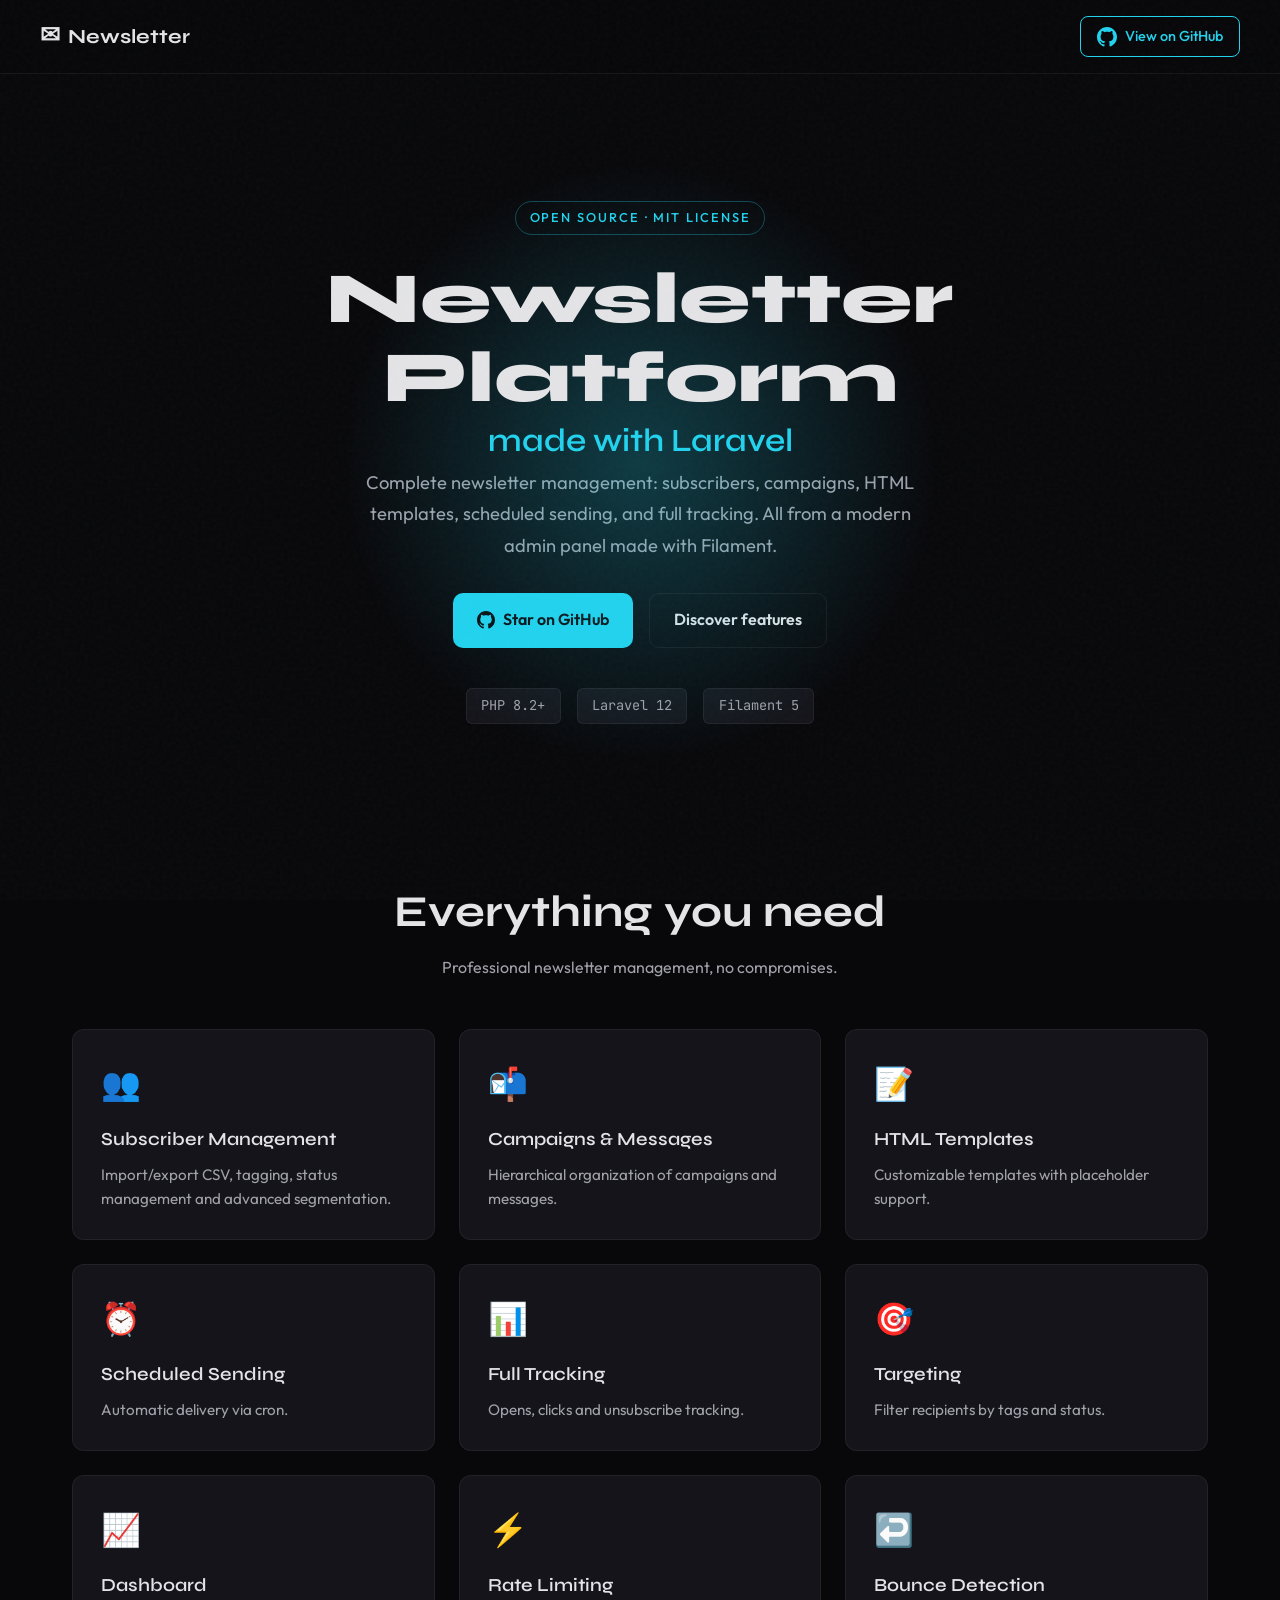
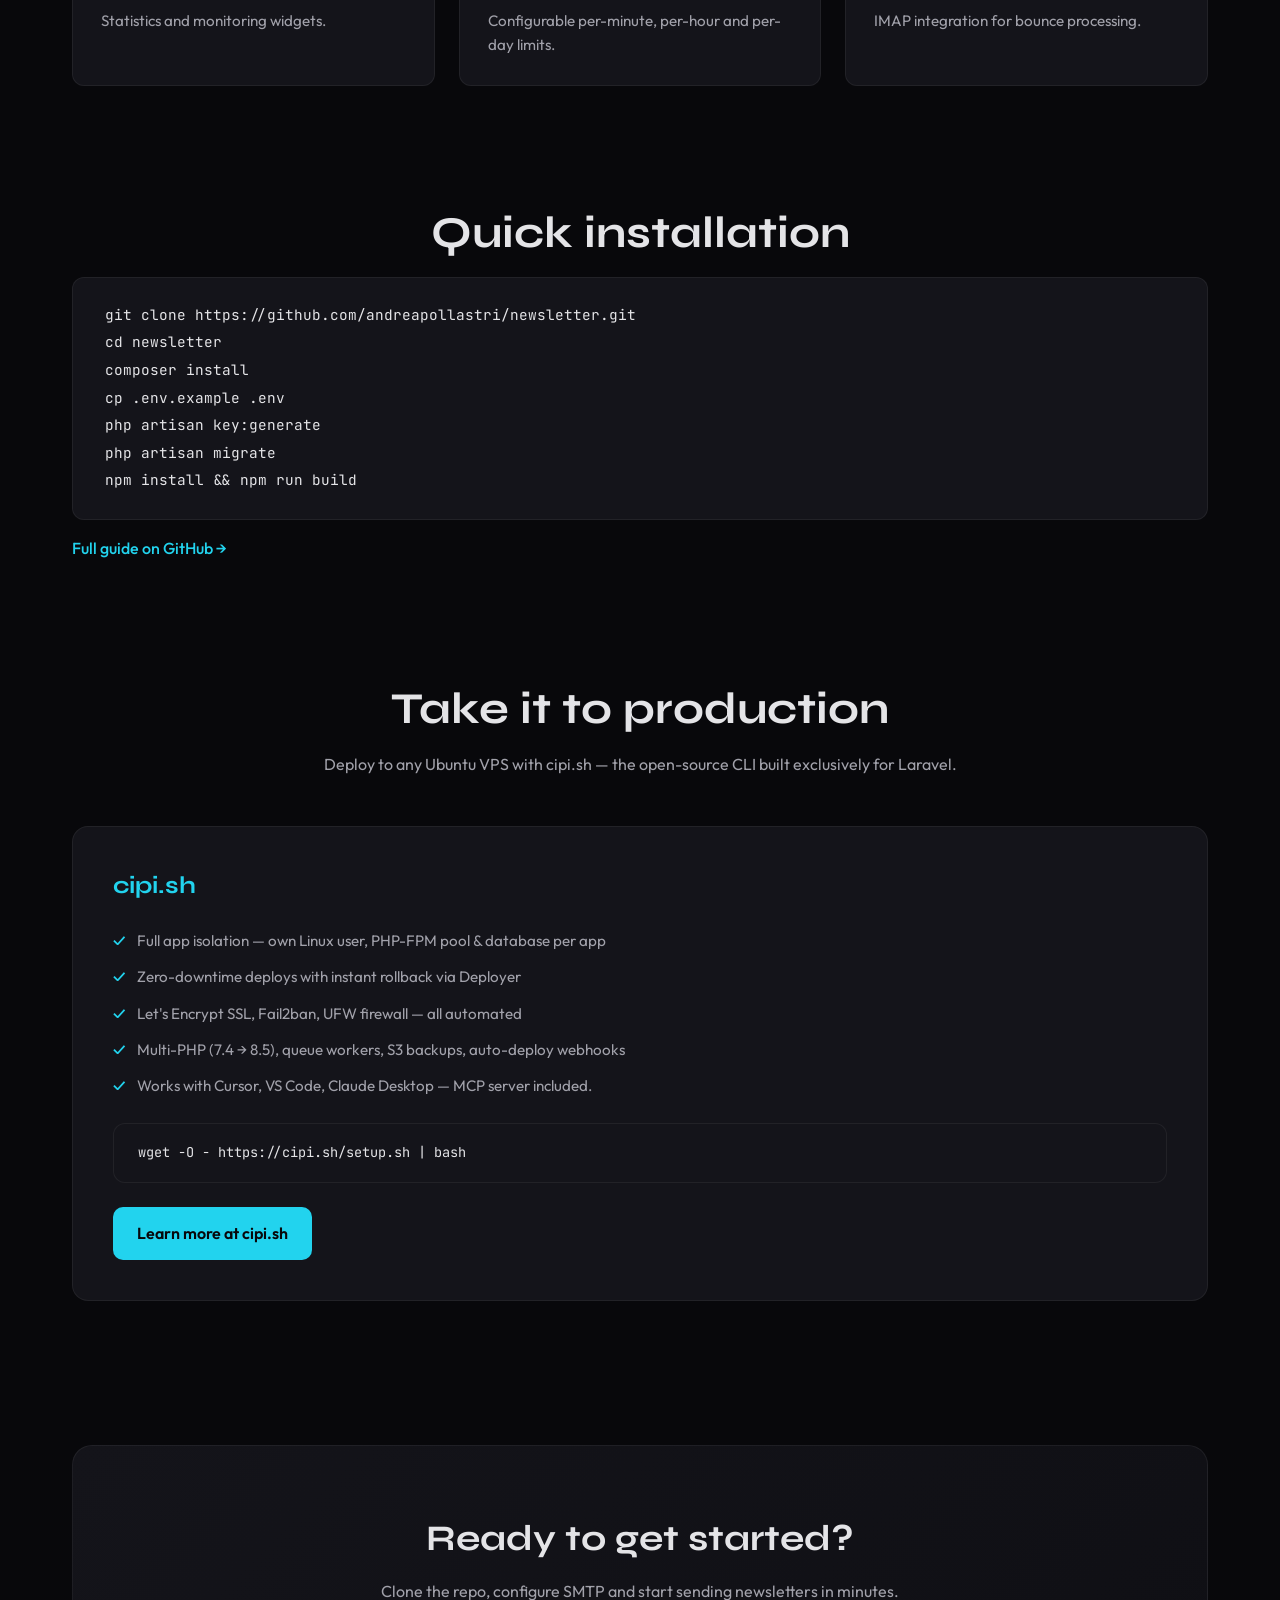
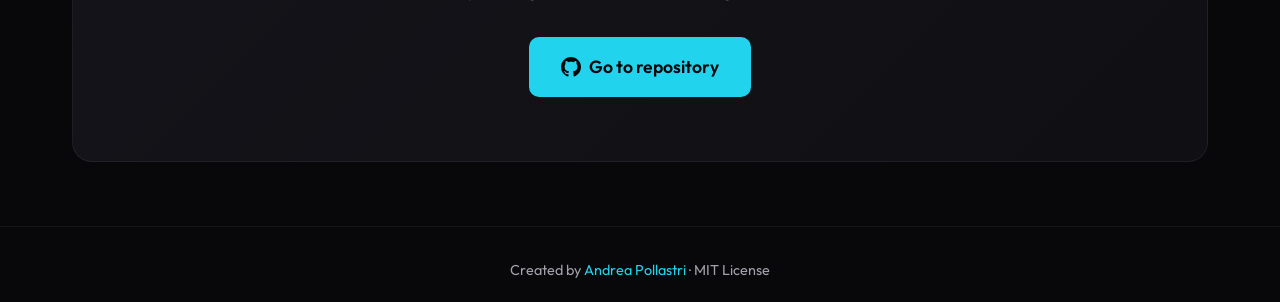
==== index.html @ 233aa27b "Online" ====
<!DOCTYPE html>
<html lang="en">

<head>
  <meta charset="UTF-8">
  <meta name="viewport" content="width=device-width, initial-scale=1.0">
  <meta name="description"
    content="Newsletter Platform - Complete newsletter management for Laravel. Subscribers, campaigns, HTML templates, scheduled sending, and full tracking.">
  <title>Newsletter Platform · Open Source made with Laravel</title>
  <link rel="preconnect" href="https://fonts.googleapis.com">
  <link rel="preconnect" href="https://fonts.gstatic.com" crossorigin>
  <link
    href="https://fonts.googleapis.com/css2?family=Syne:wght@400;500;600;700;800&family=JetBrains+Mono:wght@400;500&family=Outfit:wght@300;400;500;600&display=swap"
    rel="stylesheet">
  <link rel="stylesheet" href="styles.css">
</head>

<body>
  <div class="noise"></div>

  <header class="header">
    <nav class="nav">
      <a href="/" class="logo">
        <span class="logo-icon">✉</span>
        <span>Newsletter</span>
      </a>
      <a href="https://github.com/andreapollastri/newsletter" target="_blank" rel="noopener" class="nav-cta">
        <svg width="20" height="20" viewBox="0 0 24 24" fill="currentColor" aria-hidden="true">
          <path
            d="M12 0c-6.626 0-12 5.373-12 12 0 5.302 3.438 9.8 8.207 11.387.599.111.793-.261.793-.577v-2.234c-3.338.726-4.033-1.416-4.033-1.416-.546-1.387-1.333-1.756-1.333-1.756-1.089-.745.083-.729.083-.729 1.205.084 1.839 1.237 1.839 1.237 1.07 1.834 2.807 1.304 3.492.997.107-.775.418-1.305.762-1.604-2.665-.305-5.467-1.334-5.467-5.931 0-1.311.469-2.381 1.236-3.221-.124-.303-.535-1.524.117-3.176 0 0 1.008-.322 3.301 1.23.957-.266 1.983-.399 3.003-.404 1.02.005 2.047.138 3.006.404 2.291-1.552 3.297-1.23 3.297-1.23.653 1.653.242 2.874.118 3.176.77.84 1.235 1.911 1.235 3.221 0 4.609-2.807 5.624-5.479 5.921.43.372.823 1.102.823 2.222v3.293c0 .319.192.694.801.576 4.765-1.589 8.199-6.086 8.199-11.386 0-6.627-5.373-12-12-12z" />
        </svg>
        <span class="nav-cta-text">View on GitHub</span>
      </a>
    </nav>
  </header>

  <main>
    <section class="hero">
      <div class="hero-badge">Open Source · MIT License</div>
      <h1 class="hero-title">
        Newsletter Platform
        <span class="hero-subtitle">made with Laravel</span>
      </h1>
      <p class="hero-desc">
        Complete newsletter management: subscribers, campaigns, HTML templates,
        scheduled sending, and full tracking. All from a modern admin panel made with Filament.
      </p>
      <div class="hero-ctas">
        <a href="https://github.com/andreapollastri/newsletter" target="_blank" rel="noopener" class="btn btn-primary">
          <svg width="18" height="18" viewBox="0 0 24 24" fill="currentColor">
            <path
              d="M12 0c-6.626 0-12 5.373-12 12 0 5.302 3.438 9.8 8.207 11.387.599.111.793-.261.793-.577v-2.234c-3.338.726-4.033-1.416-4.033-1.416-.546-1.387-1.333-1.756-1.333-1.756-1.089-.745.083-.729.083-.729 1.205.084 1.839 1.237 1.839 1.237 1.07 1.834 2.807 1.304 3.492.997.107-.775.418-1.305.762-1.604-2.665-.305-5.467-1.334-5.467-5.931 0-1.311.469-2.381 1.236-3.221-.124-.303-.535-1.524.117-3.176 0 0 1.008-.322 3.301 1.23.957-.266 1.983-.399 3.003-.404 1.02.005 2.047.138 3.006.404 2.291-1.552 3.297-1.23 3.297-1.23.653 1.653.242 2.874.118 3.176.77.84 1.235 1.911 1.235 3.221 0 4.609-2.807 5.624-5.479 5.921.43.372.823 1.102.823 2.222v3.293c0 .319.192.694.801.576 4.765-1.589 8.199-6.086 8.199-11.386 0-6.627-5.373-12-12-12z" />
          </svg>
          Star on GitHub
        </a>
        <a href="#features" class="btn btn-secondary">Discover features</a>
      </div>
      <div class="hero-stack">
        <span class="stack-item">PHP 8.2+</span>
        <span class="stack-item">Laravel 12</span>
        <span class="stack-item">Filament 5</span>
      </div>
    </section>

    <section id="features" class="features">
      <h2 class="section-title">Everything you need</h2>
      <p class="section-desc">Professional newsletter management, no compromises.</p>
      <div class="features-grid">
        <article class="feature-card">
          <span class="feature-icon">👥</span>
          <h3>Subscriber Management</h3>
          <p>Import/export CSV, tagging, status management and advanced segmentation.</p>
        </article>
        <article class="feature-card">
          <span class="feature-icon">📬</span>
          <h3>Campaigns & Messages</h3>
          <p>Hierarchical organization of campaigns and messages.</p>
        </article>
        <article class="feature-card">
          <span class="feature-icon">📝</span>
          <h3>HTML Templates</h3>
          <p>Customizable templates with placeholder support.</p>
        </article>
        <article class="feature-card">
          <span class="feature-icon">⏰</span>
          <h3>Scheduled Sending</h3>
          <p>Automatic delivery via cron.</p>
        </article>
        <article class="feature-card">
          <span class="feature-icon">📊</span>
          <h3>Full Tracking</h3>
          <p>Opens, clicks and unsubscribe tracking.</p>
        </article>
        <article class="feature-card">
          <span class="feature-icon">🎯</span>
          <h3>Targeting</h3>
          <p>Filter recipients by tags and status.</p>
        </article>
        <article class="feature-card">
          <span class="feature-icon">📈</span>
          <h3>Dashboard</h3>
          <p>Statistics and monitoring widgets.</p>
        </article>
        <article class="feature-card">
          <span class="feature-icon">⚡</span>
          <h3>Rate Limiting</h3>
          <p>Configurable per-minute, per-hour and per-day limits.</p>
        </article>
        <article class="feature-card">
          <span class="feature-icon">↩️</span>
          <h3>Bounce Detection</h3>
          <p>IMAP integration for bounce processing.</p>
        </article>
      </div>
    </section>

    <section class="install">
      <h2 class="section-title">Quick installation</h2>
      <div class="code-block">
        <pre><code>git clone https://github.com/andreapollastri/newsletter.git
cd newsletter
composer install
cp .env.example .env
php artisan key:generate
php artisan migrate
npm install && npm run build</code></pre>
      </div>
      <a href="https://github.com/andreapollastri/newsletter#installation" target="_blank" rel="noopener"
        class="link-more">Full guide on GitHub →</a>
    </section>

    <section id="production" class="production">
      <h2 class="section-title">Take it to production</h2>
      <p class="section-desc">Deploy to any Ubuntu VPS with cipi.sh — the open-source CLI built exclusively for Laravel.
      </p>
      <div class="production-card">
        <div class="production-content">
          <h3><a href="https://cipi.sh" target="_blank" rel="noopener">cipi.sh</a></h3>
          <ul class="production-features">
            <li>Full app isolation — own Linux user, PHP-FPM pool & database per app</li>
            <li>Zero-downtime deploys with instant rollback via Deployer</li>
            <li>Let's Encrypt SSL, Fail2ban, UFW firewall — all automated</li>
            <li>Multi-PHP (7.4 → 8.5), queue workers, S3 backups, auto-deploy webhooks</li>
            <li>Works with Cursor, VS Code, Claude Desktop — MCP server included.</li>
          </ul>
          <div class="code-block code-block-inline">
            <pre><code>wget -O - https://cipi.sh/setup.sh | bash</code></pre>
          </div>
          <a href="https://cipi.sh" target="_blank" rel="noopener" class="btn btn-primary">Learn more at cipi.sh</a>
        </div>
      </div>
    </section>

    <section class="cta">
      <div class="cta-content">
        <h2>Ready to get started?</h2>
        <p>Clone the repo, configure SMTP and start sending newsletters in minutes.</p>
        <a href="https://github.com/andreapollastri/newsletter" target="_blank" rel="noopener"
          class="btn btn-primary btn-large">
          <svg width="20" height="20" viewBox="0 0 24 24" fill="currentColor">
            <path
              d="M12 0c-6.626 0-12 5.373-12 12 0 5.302 3.438 9.8 8.207 11.387.599.111.793-.261.793-.577v-2.234c-3.338.726-4.033-1.416-4.033-1.416-.546-1.387-1.333-1.756-1.333-1.756-1.089-.745.083-.729.083-.729 1.205.084 1.839 1.237 1.839 1.237 1.07 1.834 2.807 1.304 3.492.997.107-.775.418-1.305.762-1.604-2.665-.305-5.467-1.334-5.467-5.931 0-1.311.469-2.381 1.236-3.221-.124-.303-.535-1.524.117-3.176 0 0 1.008-.322 3.301 1.23.957-.266 1.983-.399 3.003-.404 1.02.005 2.047.138 3.006.404 2.291-1.552 3.297-1.23 3.297-1.23.653 1.653.242 2.874.118 3.176.77.84 1.235 1.911 1.235 3.221 0 4.609-2.807 5.624-5.479 5.921.43.372.823 1.102.823 2.222v3.293c0 .319.192.694.801.576 4.765-1.589 8.199-6.086 8.199-11.386 0-6.627-5.373-12-12-12z" />
          </svg>
          Go to repository
        </a>
      </div>
    </section>
  </main>

  <footer class="footer">
    <p>Created by <a href="https://web.ap.it" target="_blank" rel="noopener">Andrea Pollastri</a> · MIT License</p>
  </footer>

  <script src="script.js"></script>
</body>

</html>
---- styles.css ----
/* Newsletter System Landing - Distinctive Dark Theme */

:root {
  --bg: #08080b;
  --bg-elevated: #0f0f14;
  --bg-card: #14141a;
  --text: #e4e4e7;
  --text-muted: #a1a1aa;
  --accent: #22d3ee;
  --accent-dim: #0891b2;
  --accent-glow: rgba(34, 211, 238, 0.25);
  --border: rgba(255, 255, 255, 0.06);
  --success: #34d399;
  --font-heading: 'Syne', sans-serif;
  --font-body: 'Outfit', sans-serif;
  --font-mono: 'JetBrains Mono', monospace;
}

*,
*::before,
*::after {
  box-sizing: border-box;
  margin: 0;
  padding: 0;
}

html {
  scroll-behavior: smooth;
}

body {
  font-family: var(--font-body);
  font-size: 1rem;
  line-height: 1.6;
  color: var(--text);
  background: var(--bg);
  min-height: 100vh;
  overflow-x: hidden;
}

.noise {
  position: fixed;
  inset: 0;
  pointer-events: none;
  z-index: 9999;
  opacity: 0.03;
  background-image: url("data:image/svg+xml,%3Csvg viewBox='0 0 256 256' xmlns='http://www.w3.org/2000/svg'%3E%3Cfilter id='noise'%3E%3CfeTurbulence type='fractalNoise' baseFrequency='0.9' numOctaves='4' stitchTiles='stitch'/%3E%3C/filter%3E%3Crect width='100%25' height='100%25' filter='url(%23noise)'/%3E%3C/svg%3E");
}

/* Header */
.header {
  position: fixed;
  top: 0;
  left: 0;
  right: 0;
  z-index: 100;
  padding: 1rem 2rem;
  background: rgba(8, 8, 11, 0.8);
  backdrop-filter: blur(12px);
  border-bottom: 1px solid var(--border);
}

.nav {
  max-width: 1200px;
  margin: 0 auto;
  display: flex;
  align-items: center;
  justify-content: space-between;
}

.logo {
  display: flex;
  align-items: center;
  gap: 0.5rem;
  font-family: var(--font-heading);
  font-weight: 700;
  font-size: 1.25rem;
  color: var(--text);
  text-decoration: none;
  transition: color 0.2s;
}

.logo:hover {
  color: var(--accent);
}

.logo-icon {
  font-size: 1.5rem;
}

.nav-cta {
  display: flex;
  align-items: center;
  gap: 0.5rem;
  padding: 0.5rem 1rem;
  font-size: 0.9rem;
  font-weight: 500;
  color: var(--accent);
  text-decoration: none;
  border: 1px solid var(--accent);
  border-radius: 8px;
  transition: all 0.2s;
}

.nav-cta:hover {
  background: var(--accent);
  color: var(--bg);
}

/* Main */
main {
  padding-top: 5rem;
}

/* Hero */
.hero {
  min-height: 85vh;
  display: flex;
  flex-direction: column;
  align-items: center;
  justify-content: center;
  text-align: center;
  padding: 4rem 2rem;
  position: relative;
}

.hero::before {
  content: '';
  position: absolute;
  top: 50%;
  left: 50%;
  transform: translate(-50%, -50%);
  width: 600px;
  height: 600px;
  background: radial-gradient(circle, var(--accent-glow) 0%, transparent 70%);
  pointer-events: none;
}

.hero-badge {
  font-size: 0.8rem;
  font-weight: 500;
  color: var(--accent);
  text-transform: uppercase;
  letter-spacing: 0.15em;
  margin-bottom: 1.5rem;
  padding: 0.35rem 0.85rem;
  border: 1px solid rgba(34, 211, 238, 0.3);
  border-radius: 100px;
}

.hero-title {
  font-family: var(--font-heading);
  font-size: clamp(2.5rem, 8vw, 4.5rem);
  font-weight: 800;
  line-height: 1.1;
  margin-bottom: 0.5rem;
  position: relative;
}

.hero-subtitle {
  display: block;
  font-size: 0.45em;
  font-weight: 600;
  color: var(--accent);
  margin-top: 0.2em;
}

.hero-desc {
  max-width: 560px;
  font-size: 1.15rem;
  color: var(--text-muted);
  margin-bottom: 2rem;
  line-height: 1.7;
}

.hero-ctas {
  display: flex;
  flex-wrap: wrap;
  gap: 1rem;
  justify-content: center;
  margin-bottom: 2.5rem;
}

.btn {
  display: inline-flex;
  align-items: center;
  gap: 0.5rem;
  padding: 0.85rem 1.5rem;
  font-family: var(--font-body);
  font-size: 1rem;
  font-weight: 600;
  text-decoration: none;
  border-radius: 10px;
  transition: all 0.2s;
  cursor: pointer;
}

.btn-primary {
  background: var(--accent);
  color: var(--bg);
  border: none;
}

.btn-primary:hover {
  background: #06b6d4;
  transform: translateY(-2px);
  box-shadow: 0 8px 25px var(--accent-glow);
}

.btn-secondary {
  background: transparent;
  color: var(--text);
  border: 1px solid var(--border);
}

.btn-secondary:hover {
  border-color: var(--accent);
  color: var(--accent);
}

.btn-large {
  padding: 1rem 2rem;
  font-size: 1.1rem;
}

.hero-stack {
  display: flex;
  gap: 1rem;
  flex-wrap: wrap;
  justify-content: center;
}

.stack-item {
  font-family: var(--font-mono);
  font-size: 0.85rem;
  padding: 0.4rem 0.9rem;
  background: var(--bg-card);
  border: 1px solid var(--border);
  border-radius: 6px;
  color: var(--text-muted);
}

/* Sections */
section {
  max-width: 1200px;
  margin: 0 auto;
  padding: 5rem 2rem;
}

.section-title {
  font-family: var(--font-heading);
  font-size: clamp(2rem, 4vw, 2.75rem);
  font-weight: 700;
  text-align: center;
  margin-bottom: 0.5rem;
}

.section-desc {
  text-align: center;
  color: var(--text-muted);
  margin-bottom: 3rem;
}

/* Features */
.features {
  padding-top: 2rem;
}

.features-grid {
  display: grid;
  grid-template-columns: repeat(auto-fill, minmax(300px, 1fr));
  gap: 1.5rem;
}

.feature-card {
  background: var(--bg-card);
  border: 1px solid var(--border);
  border-radius: 12px;
  padding: 1.75rem;
  transition: all 0.25s;
}

.feature-card:hover {
  border-color: rgba(34, 211, 238, 0.3);
  transform: translateY(-4px);
  box-shadow: 0 12px 40px rgba(0, 0, 0, 0.3);
}

.feature-icon {
  font-size: 2rem;
  display: block;
  margin-bottom: 1rem;
}

.feature-card h3 {
  font-family: var(--font-heading);
  font-size: 1.15rem;
  font-weight: 600;
  margin-bottom: 0.5rem;
}

.feature-card p {
  font-size: 0.95rem;
  color: var(--text-muted);
  line-height: 1.6;
}

/* Install */
.install {
  padding-top: 2rem;
}

.code-block {
  background: var(--bg-card);
  border: 1px solid var(--border);
  border-radius: 12px;
  overflow: hidden;
  margin-bottom: 1rem;
}

.code-block pre {
  padding: 1.5rem 2rem;
  overflow-x: auto;
}

.code-block code {
  font-family: var(--font-mono);
  font-size: 0.9rem;
  color: var(--text);
  line-height: 1.8;
}

.link-more {
  color: var(--accent);
  text-decoration: none;
  font-weight: 500;
  transition: color 0.2s;
}

.link-more:hover {
  color: #06b6d4;
}

/* CTA */
.cta {
  padding: 4rem 2rem;
}

.cta-content {
  text-align: center;
  padding: 4rem;
  background: linear-gradient(135deg, var(--bg-card) 0%, var(--bg-elevated) 100%);
  border: 1px solid var(--border);
  border-radius: 20px;
}

.cta-content h2 {
  font-family: var(--font-heading);
  font-size: clamp(1.75rem, 3vw, 2.25rem);
  font-weight: 700;
  margin-bottom: 0.75rem;
}

.cta-content p {
  color: var(--text-muted);
  margin-bottom: 2rem;
}

/* Production / Cipi */
.production {
  padding-top: 2rem;
}

.production-card {
  background: var(--bg-card);
  border: 1px solid var(--border);
  border-radius: 16px;
  overflow: hidden;
}

.production-content {
  padding: 2.5rem;
}

.production-content h3 {
  font-family: var(--font-heading);
  font-size: 1.5rem;
  font-weight: 700;
  margin-bottom: 1.5rem;
}

.production-content h3 a {
  color: var(--accent);
  text-decoration: none;
}

.production-content h3 a:hover {
  text-decoration: underline;
}

.production-features {
  list-style: none;
  margin-bottom: 1.5rem;
}

.production-features li {
  position: relative;
  padding-left: 1.5rem;
  margin-bottom: 0.75rem;
  color: var(--text-muted);
  font-size: 0.95rem;
}

.production-features li::before {
  content: '✓';
  position: absolute;
  left: 0;
  color: var(--accent);
  font-weight: 600;
}

.code-block-inline {
  margin-bottom: 1.5rem;
}

.code-block-inline pre {
  padding: 1rem 1.5rem;
}

.code-block-inline code {
  font-size: 0.85rem;
}

/* 404 Error Page */
.error-main {
  min-height: calc(100vh - 140px);
  display: flex;
  align-items: center;
  justify-content: center;
  padding: 2rem;
}

.error-section {
  text-align: center;
  max-width: 480px;
}

.error-code {
  display: block;
  font-family: var(--font-mono);
  font-size: clamp(4rem, 15vw, 8rem);
  font-weight: 500;
  color: var(--accent);
  line-height: 1;
  margin-bottom: 0.5rem;
  opacity: 0.9;
}

.error-title {
  font-family: var(--font-heading);
  font-size: clamp(1.5rem, 4vw, 2rem);
  font-weight: 700;
  margin-bottom: 0.75rem;
}

.error-desc {
  color: var(--text-muted);
  margin-bottom: 2rem;
  line-height: 1.6;
}

.error-ctas {
  display: flex;
  flex-wrap: wrap;
  gap: 1rem;
  justify-content: center;
}

/* Footer */
.footer {
  padding: 2rem;
  text-align: center;
  border-top: 1px solid var(--border);
}

.footer p {
  font-size: 0.9rem;
  color: var(--text-muted);
}

.footer a {
  color: var(--accent);
  text-decoration: none;
}

.footer a:hover {
  text-decoration: underline;
}

/* Responsive */
@media (max-width: 768px) {
  .header {
    padding: 1rem;
  }

  .nav-cta-text {
    display: none;
  }

  .hero {
    padding: 3rem 1.5rem;
  }

  .hero-ctas {
    flex-direction: column;
  }

  .btn {
    width: 100%;
    justify-content: center;
  }

  section {
    padding: 3rem 1.5rem;
  }

  .features-grid {
    grid-template-columns: 1fr;
  }

  .cta-content {
    padding: 2rem 1.5rem;
  }
}
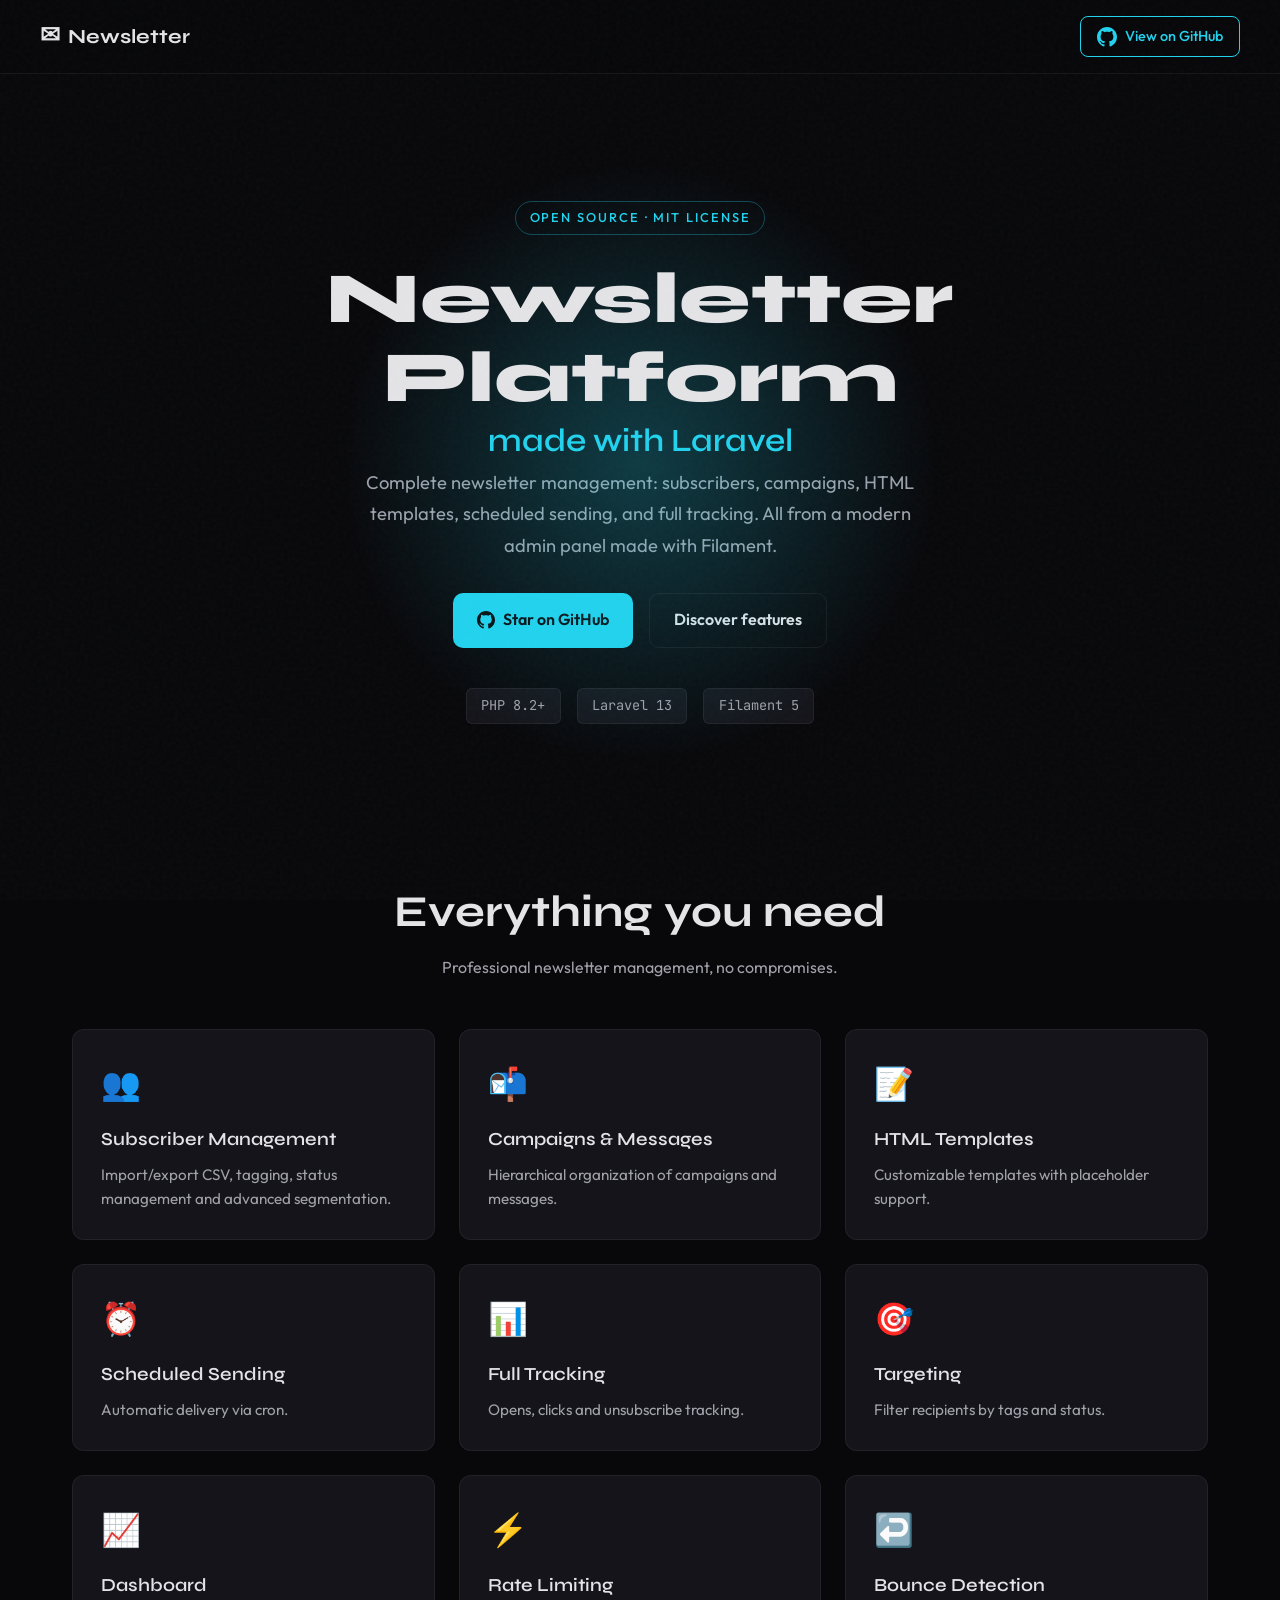
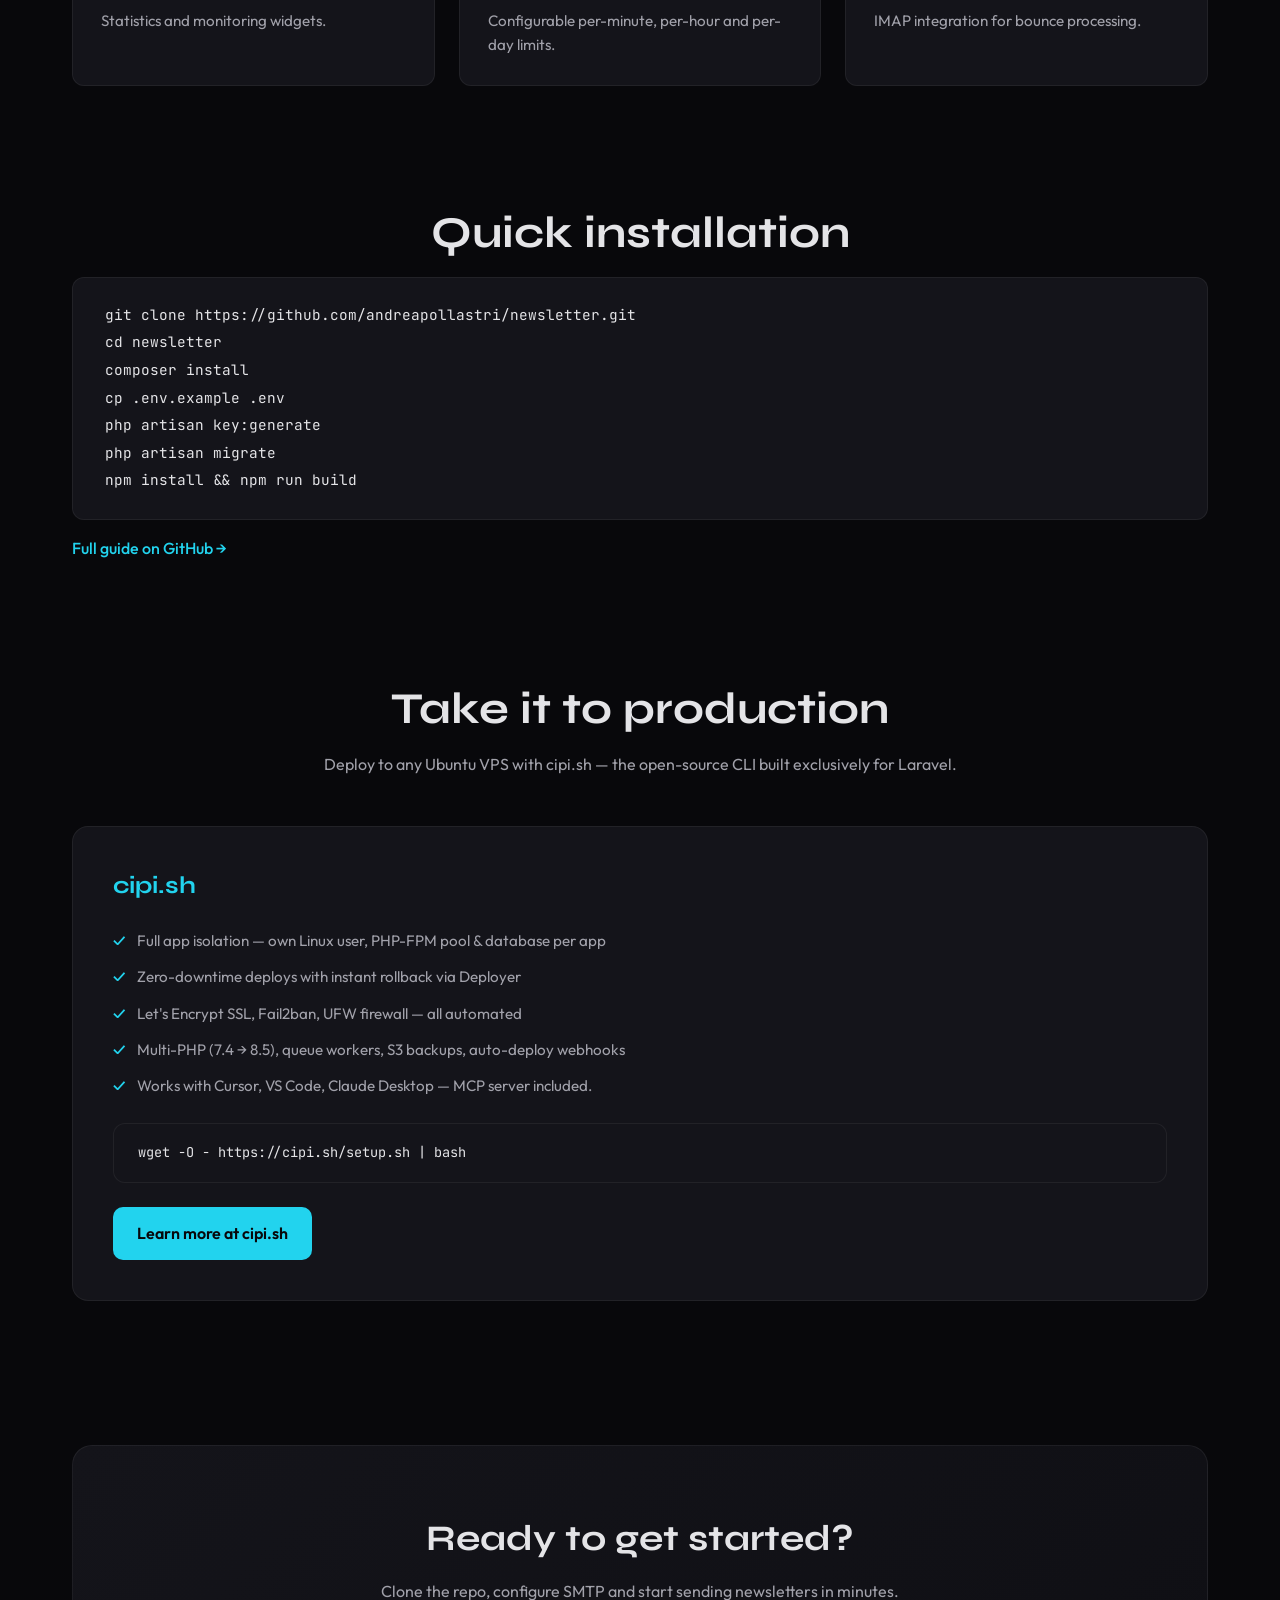
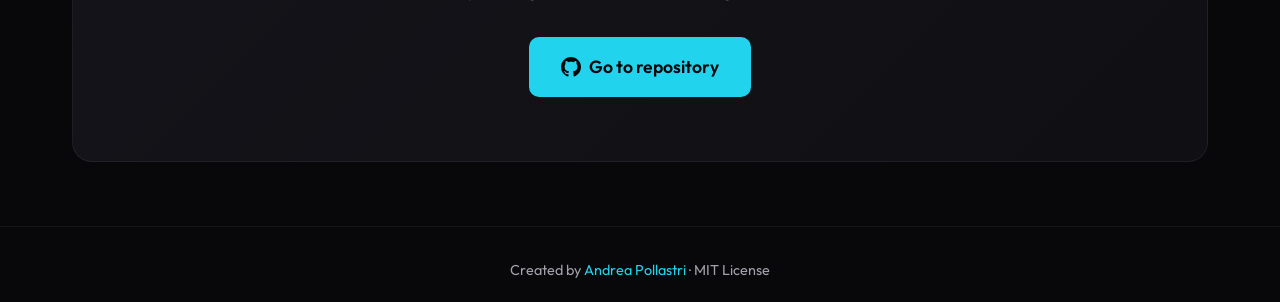
==== commit 49ff1271: "Laravel 13" ====
--- a/index.html
+++ b/index.html
@@ -57,7 +57,7 @@
       </div>
       <div class="hero-stack">
         <span class="stack-item">PHP 8.2+</span>
-        <span class="stack-item">Laravel 12</span>
+        <span class="stack-item">Laravel 13</span>
         <span class="stack-item">Filament 5</span>
       </div>
     </section>
@@ -172,6 +172,9 @@
   </footer>
 
   <script src="script.js"></script>
+  <script async src="https://stats.web.ap.it/i/fd96bd67-38b9-4bac-a25a-99eda590d971.js"></script>
+  <noscript><img src="https://stats.web.ap.it/collect/pixel.gif?k=fd96bd67-38b9-4bac-a25a-99eda590d971&p=/" width="1"
+      height="1" /></noscript>
 </body>
 
 </html>
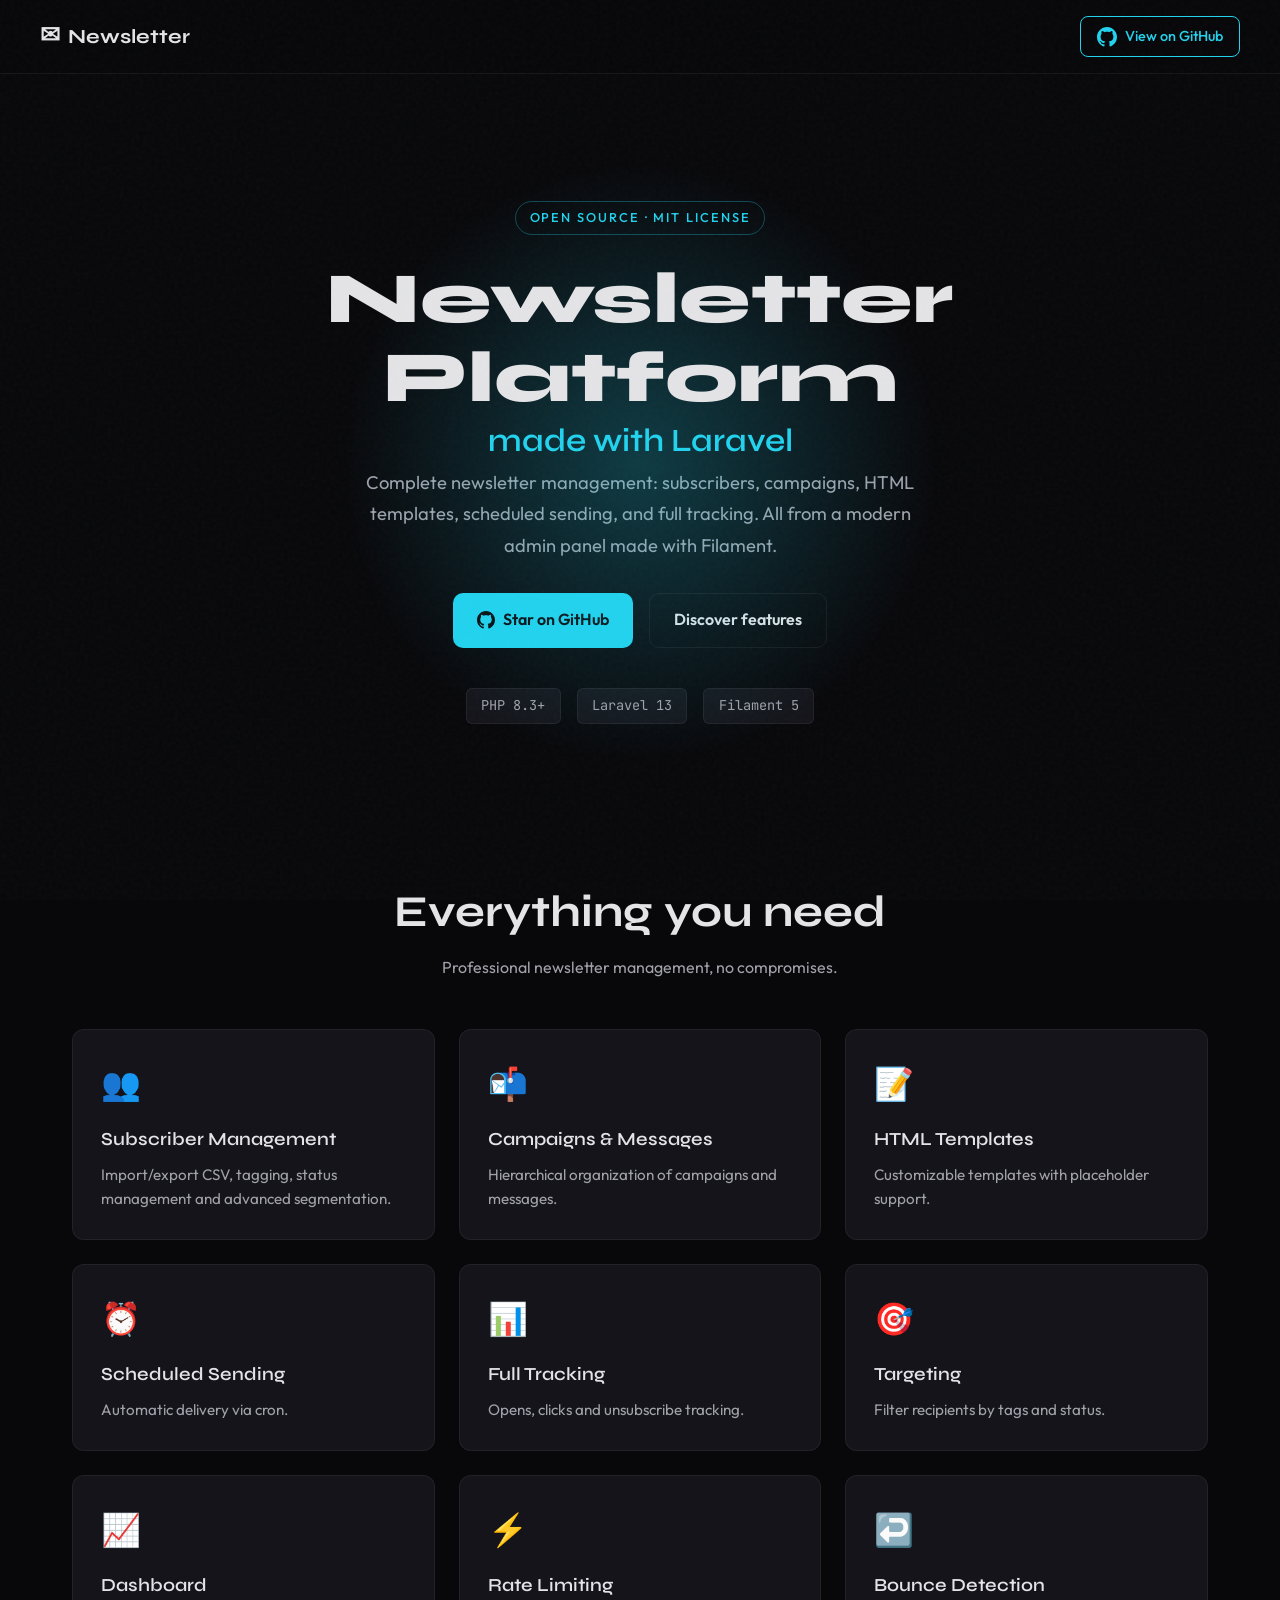
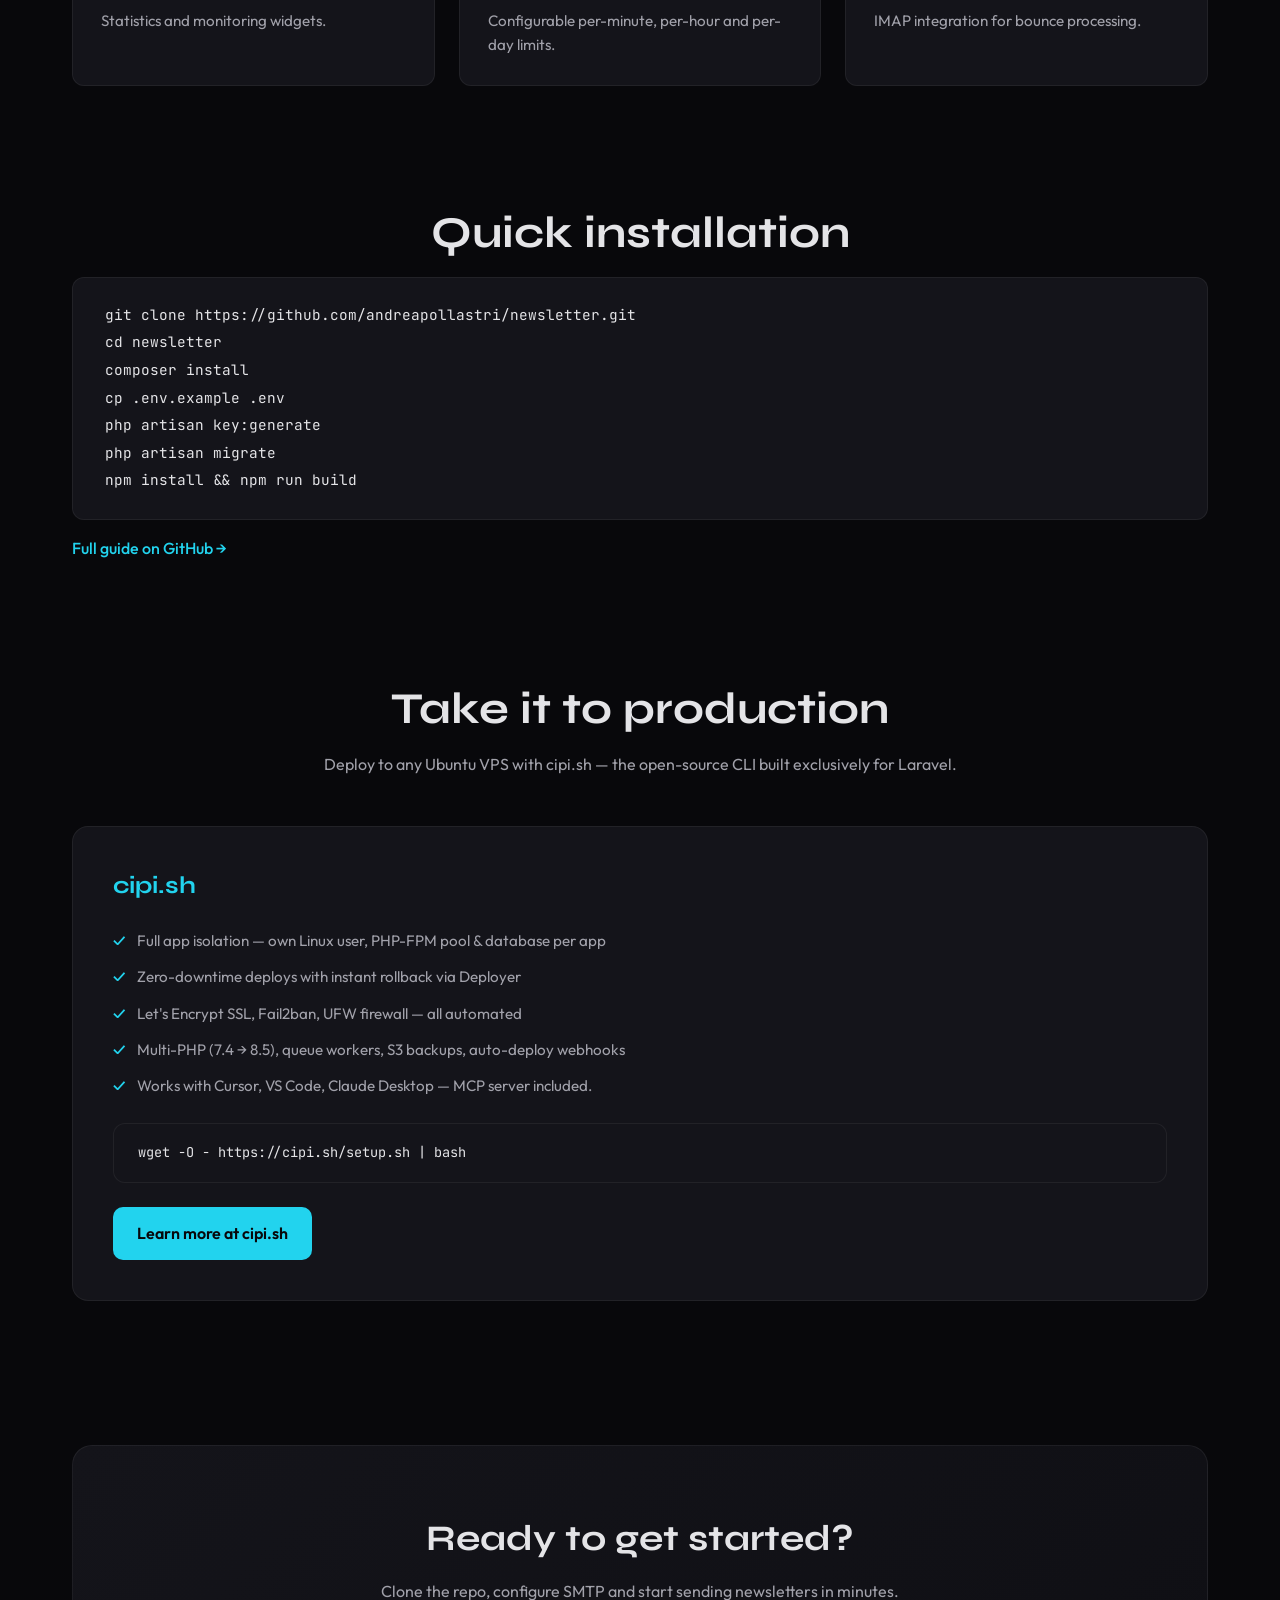
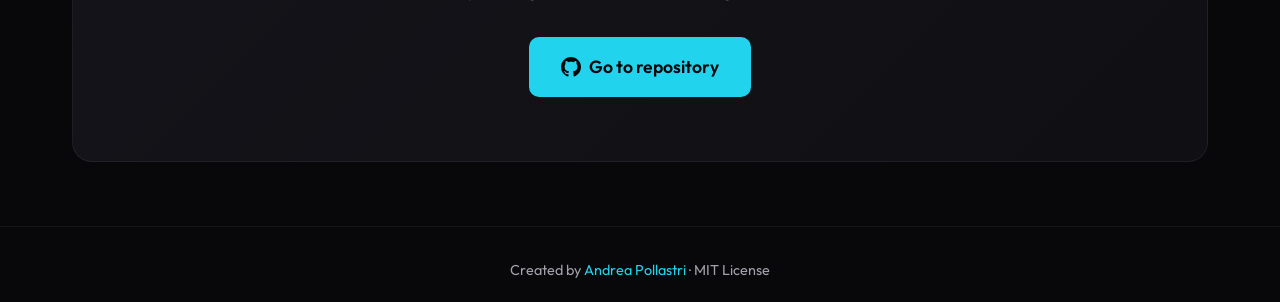
==== commit 8b38999c: "PHP" ====
--- a/index.html
+++ b/index.html
@@ -56,7 +56,7 @@
         <a href="#features" class="btn btn-secondary">Discover features</a>
       </div>
       <div class="hero-stack">
-        <span class="stack-item">PHP 8.2+</span>
+        <span class="stack-item">PHP 8.3+</span>
         <span class="stack-item">Laravel 13</span>
         <span class="stack-item">Filament 5</span>
       </div>
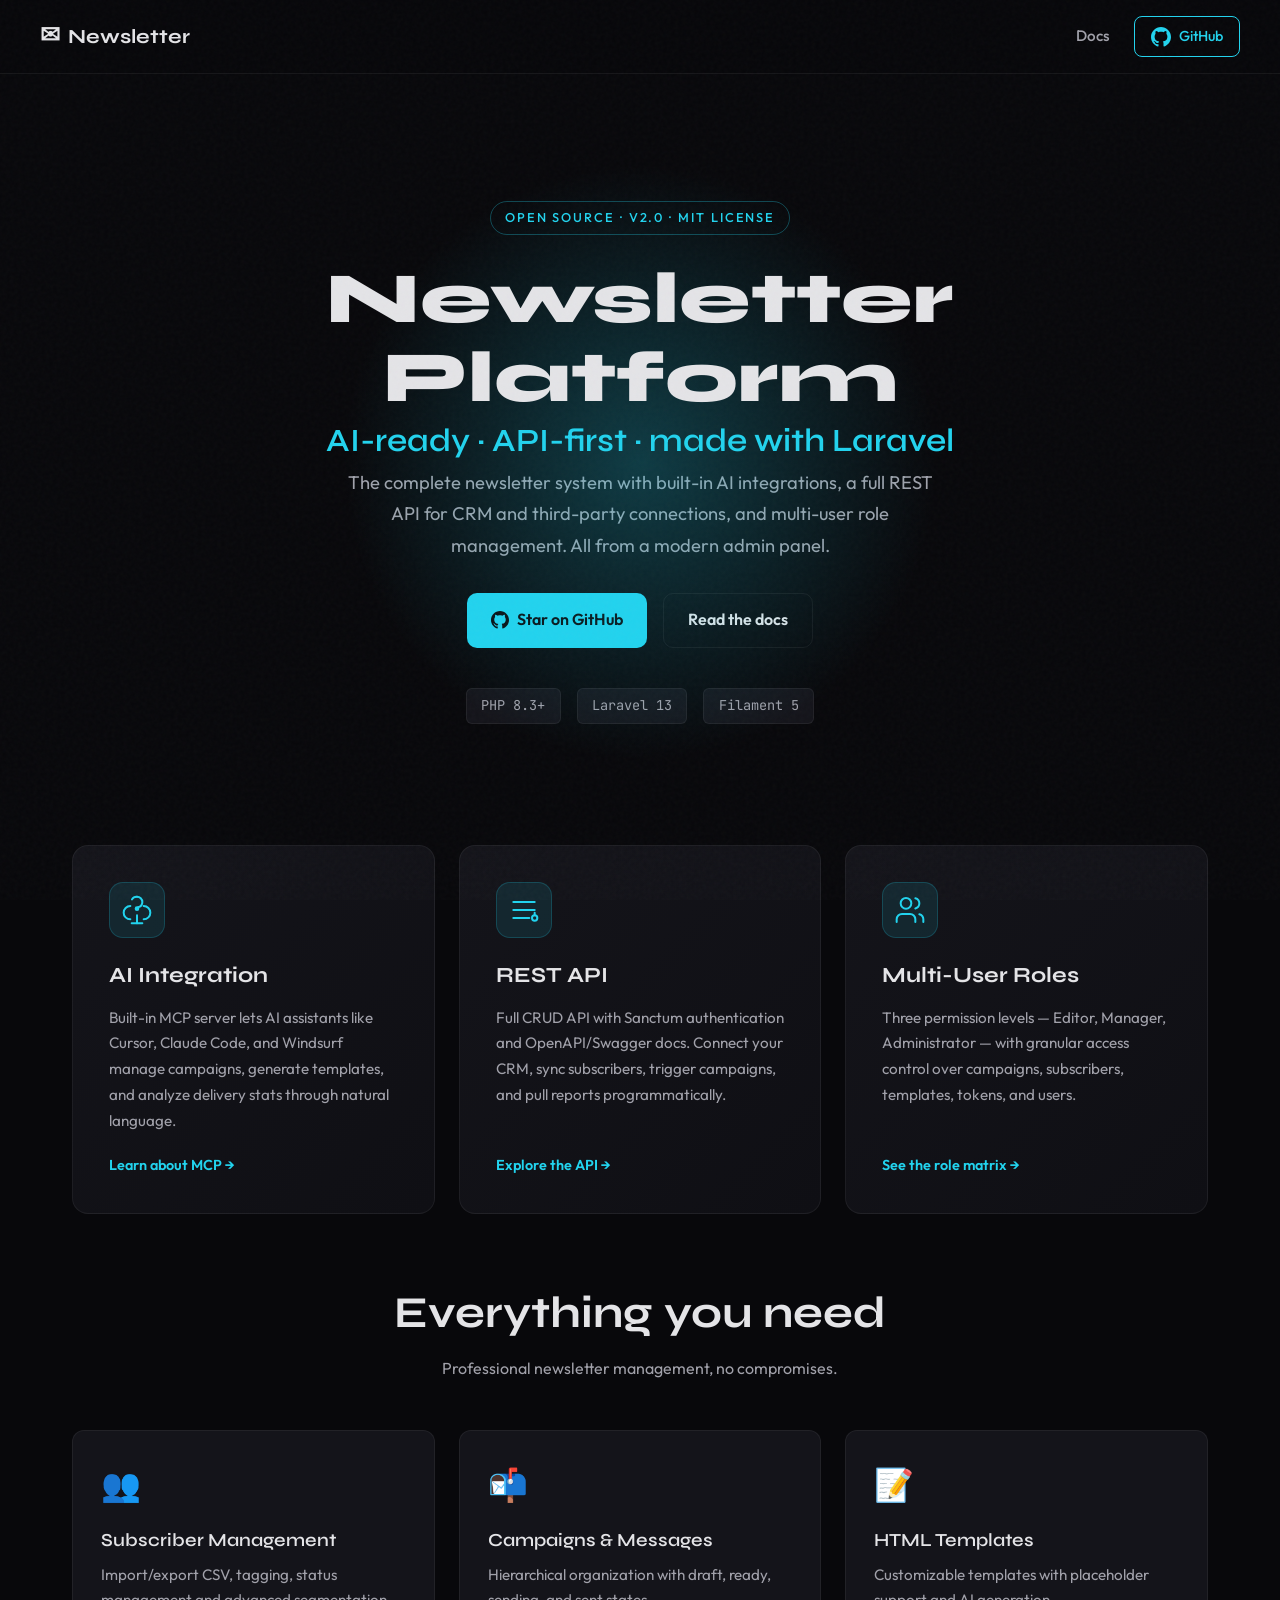
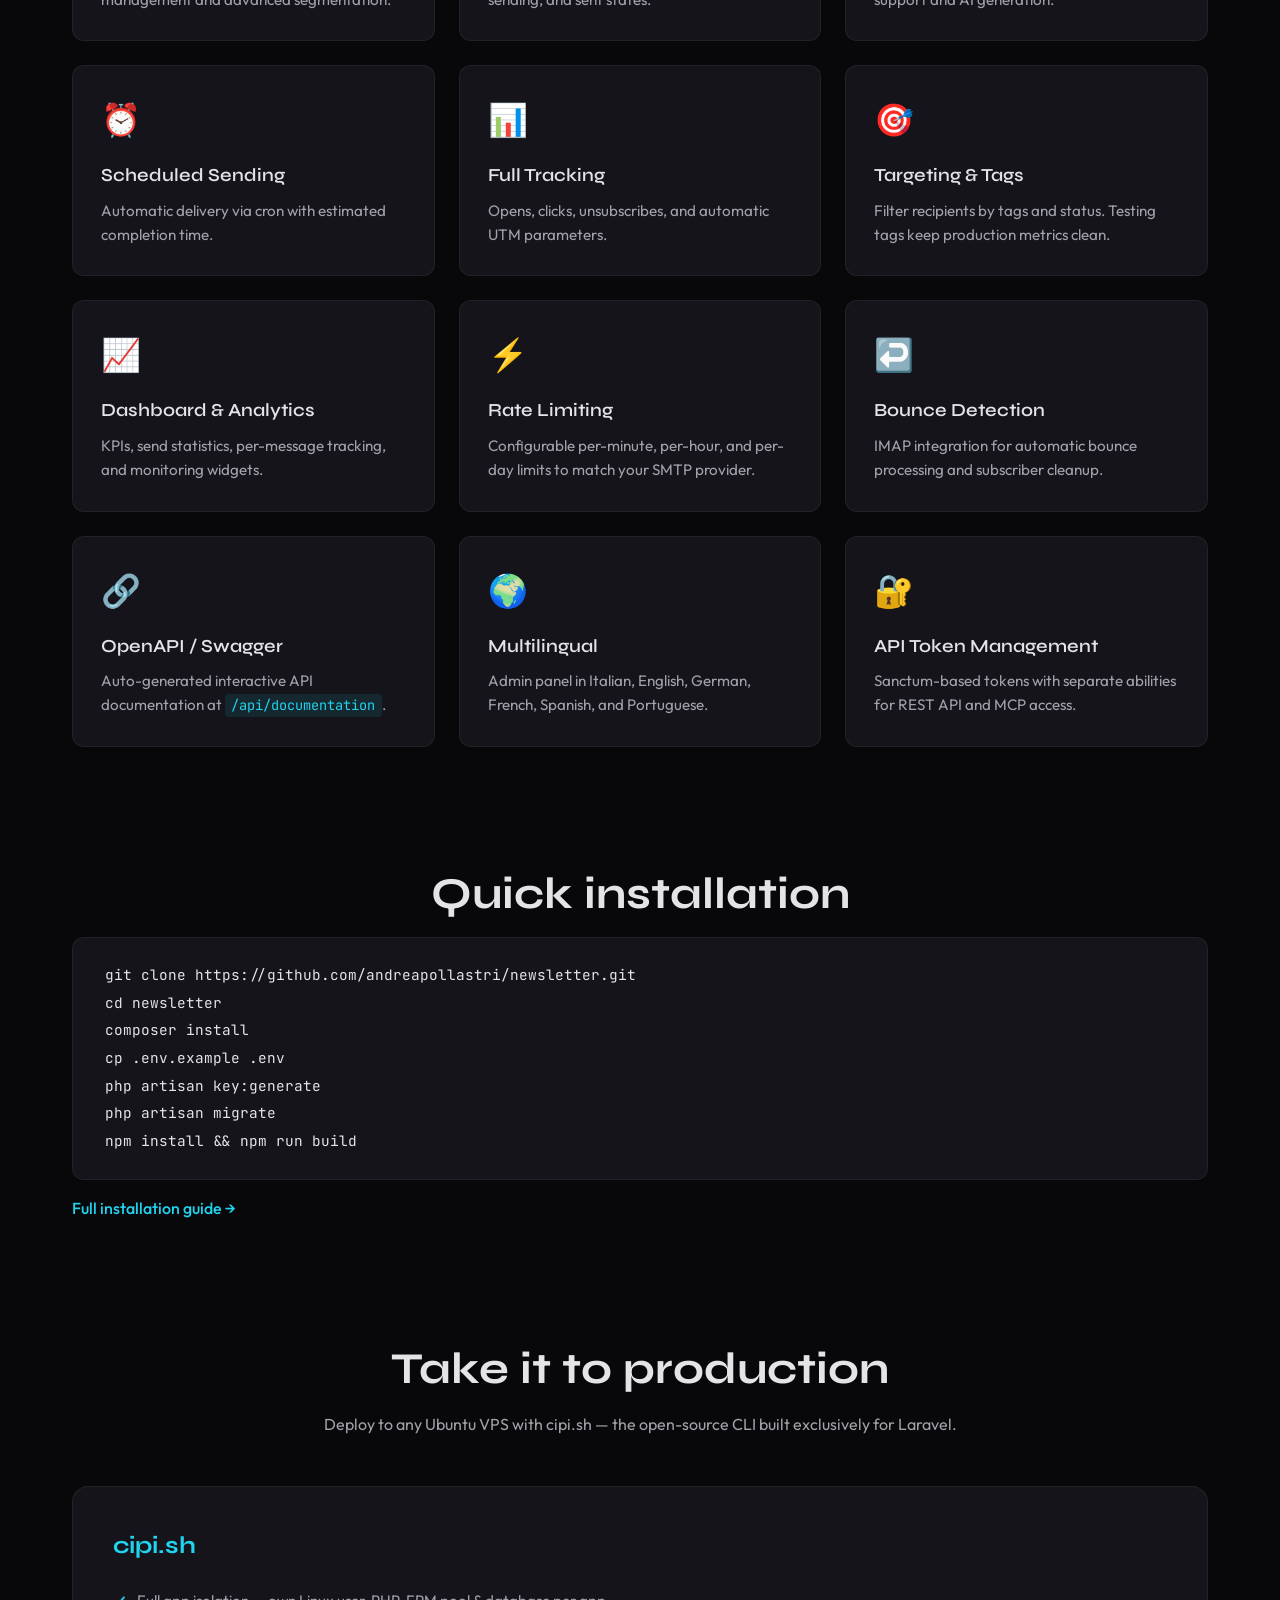
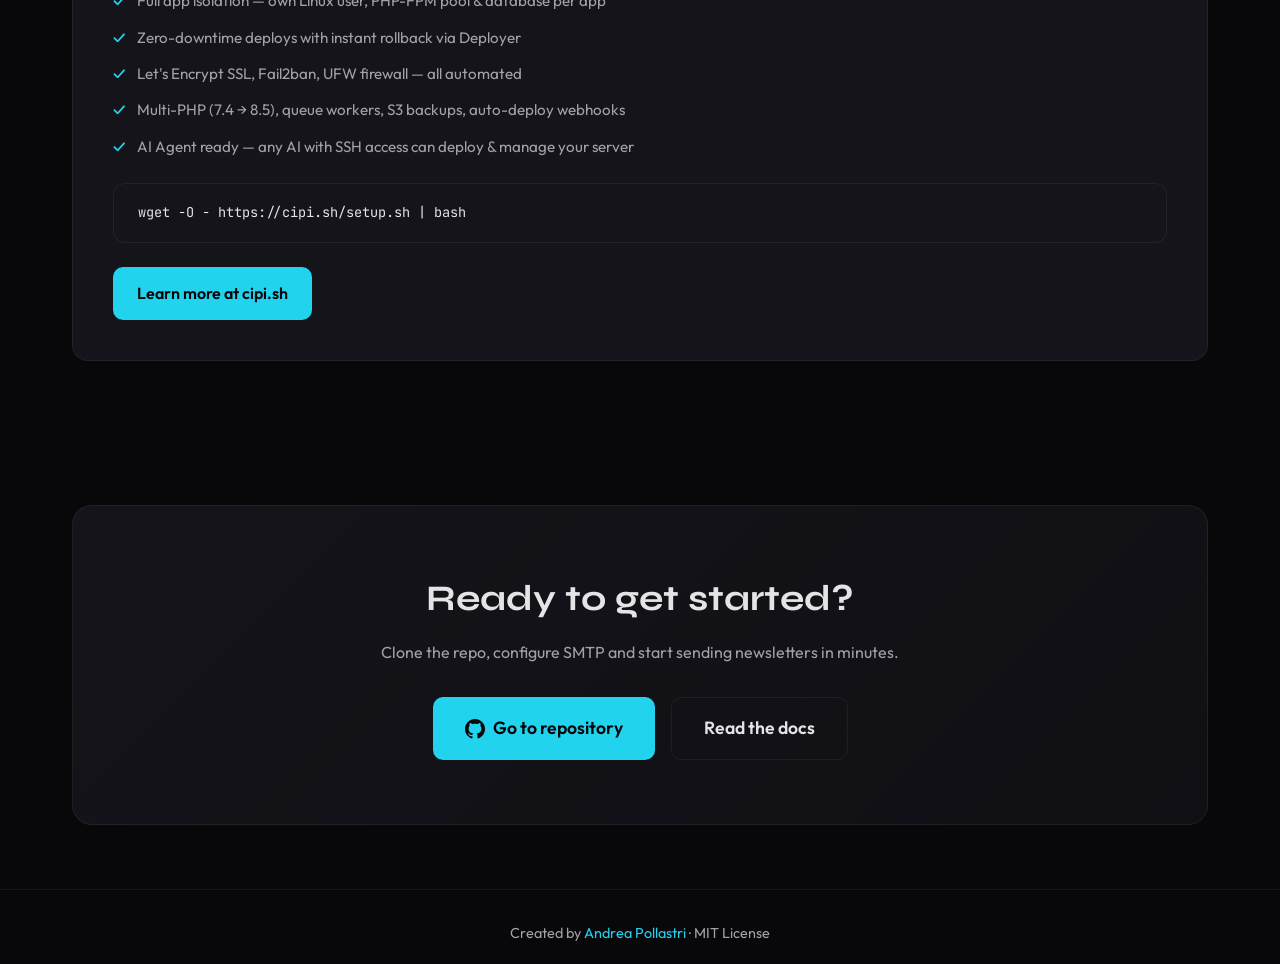
==== commit d20f898f: "Wip" ====
--- a/index.html
+++ b/index.html
@@ -5,7 +5,7 @@
   <meta charset="UTF-8">
   <meta name="viewport" content="width=device-width, initial-scale=1.0">
   <meta name="description"
-    content="Newsletter Platform - Complete newsletter management for Laravel. Subscribers, campaigns, HTML templates, scheduled sending, and full tracking.">
+    content="Newsletter Platform - AI-ready open source newsletter system for Laravel. REST API, MCP server, multi-user roles, campaigns, templates, and full tracking.">
   <title>Newsletter Platform · Open Source made with Laravel</title>
   <link rel="preconnect" href="https://fonts.googleapis.com">
   <link rel="preconnect" href="https://fonts.gstatic.com" crossorigin>
@@ -24,26 +24,29 @@
         <span class="logo-icon">✉</span>
         <span>Newsletter</span>
       </a>
-      <a href="https://github.com/andreapollastri/newsletter" target="_blank" rel="noopener" class="nav-cta">
-        <svg width="20" height="20" viewBox="0 0 24 24" fill="currentColor" aria-hidden="true">
-          <path
-            d="M12 0c-6.626 0-12 5.373-12 12 0 5.302 3.438 9.8 8.207 11.387.599.111.793-.261.793-.577v-2.234c-3.338.726-4.033-1.416-4.033-1.416-.546-1.387-1.333-1.756-1.333-1.756-1.089-.745.083-.729.083-.729 1.205.084 1.839 1.237 1.839 1.237 1.07 1.834 2.807 1.304 3.492.997.107-.775.418-1.305.762-1.604-2.665-.305-5.467-1.334-5.467-5.931 0-1.311.469-2.381 1.236-3.221-.124-.303-.535-1.524.117-3.176 0 0 1.008-.322 3.301 1.23.957-.266 1.983-.399 3.003-.404 1.02.005 2.047.138 3.006.404 2.291-1.552 3.297-1.23 3.297-1.23.653 1.653.242 2.874.118 3.176.77.84 1.235 1.911 1.235 3.221 0 4.609-2.807 5.624-5.479 5.921.43.372.823 1.102.823 2.222v3.293c0 .319.192.694.801.576 4.765-1.589 8.199-6.086 8.199-11.386 0-6.627-5.373-12-12-12z" />
-        </svg>
-        <span class="nav-cta-text">View on GitHub</span>
-      </a>
+      <div class="nav-links">
+        <a href="/docs.html" class="nav-link">Docs</a>
+        <a href="https://github.com/andreapollastri/newsletter" target="_blank" rel="noopener" class="nav-cta">
+          <svg width="20" height="20" viewBox="0 0 24 24" fill="currentColor" aria-hidden="true">
+            <path
+              d="M12 0c-6.626 0-12 5.373-12 12 0 5.302 3.438 9.8 8.207 11.387.599.111.793-.261.793-.577v-2.234c-3.338.726-4.033-1.416-4.033-1.416-.546-1.387-1.333-1.756-1.333-1.756-1.089-.745.083-.729.083-.729 1.205.084 1.839 1.237 1.839 1.237 1.07 1.834 2.807 1.304 3.492.997.107-.775.418-1.305.762-1.604-2.665-.305-5.467-1.334-5.467-5.931 0-1.311.469-2.381 1.236-3.221-.124-.303-.535-1.524.117-3.176 0 0 1.008-.322 3.301 1.23.957-.266 1.983-.399 3.003-.404 1.02.005 2.047.138 3.006.404 2.291-1.552 3.297-1.23 3.297-1.23.653 1.653.242 2.874.118 3.176.77.84 1.235 1.911 1.235 3.221 0 4.609-2.807 5.624-5.479 5.921.43.372.823 1.102.823 2.222v3.293c0 .319.192.694.801.576 4.765-1.589 8.199-6.086 8.199-11.386 0-6.627-5.373-12-12-12z" />
+          </svg>
+          <span class="nav-cta-text">GitHub</span>
+        </a>
+      </div>
     </nav>
   </header>
 
   <main>
     <section class="hero">
-      <div class="hero-badge">Open Source · MIT License</div>
+      <div class="hero-badge">Open Source · v2.0 · MIT License</div>
       <h1 class="hero-title">
         Newsletter Platform
-        <span class="hero-subtitle">made with Laravel</span>
+        <span class="hero-subtitle">AI-ready · API-first · made with Laravel</span>
       </h1>
       <p class="hero-desc">
-        Complete newsletter management: subscribers, campaigns, HTML templates,
-        scheduled sending, and full tracking. All from a modern admin panel made with Filament.
+        The complete newsletter system with built-in AI integrations, a full REST API for CRM and third-party
+        connections, and multi-user role management. All from a modern admin panel.
       </p>
       <div class="hero-ctas">
         <a href="https://github.com/andreapollastri/newsletter" target="_blank" rel="noopener" class="btn btn-primary">
@@ -53,7 +56,7 @@
           </svg>
           Star on GitHub
         </a>
-        <a href="#features" class="btn btn-secondary">Discover features</a>
+        <a href="/docs.html" class="btn btn-secondary">Read the docs</a>
       </div>
       <div class="hero-stack">
         <span class="stack-item">PHP 8.3+</span>
@@ -62,6 +65,60 @@
       </div>
     </section>
 
+    <section class="pillars">
+      <div class="pillars-grid">
+        <article class="pillar-card">
+          <div class="pillar-icon">
+            <svg width="32" height="32" viewBox="0 0 24 24" fill="none" stroke="currentColor" stroke-width="1.5"
+              stroke-linecap="round" stroke-linejoin="round">
+              <path d="M12 2a4 4 0 0 1 4 4c0 1.95-1.4 3.58-3.25 3.93" />
+              <path d="M8.24 4.03A4 4 0 0 1 12 2" />
+              <path d="M17 9a5 5 0 0 1 0 10" />
+              <path d="M7 9a5 5 0 0 0 0 10" />
+              <path d="M12 16v6" />
+              <path d="M8 22h8" />
+              <circle cx="12" cy="11" r="1" fill="currentColor" />
+            </svg>
+          </div>
+          <h3>AI Integration</h3>
+          <p>Built-in MCP server lets AI assistants like Cursor, Claude Code, and Windsurf manage campaigns, generate
+            templates, and analyze delivery stats through natural language.</p>
+          <a href="/docs.html#mcp-server" class="pillar-link">Learn about MCP &rarr;</a>
+        </article>
+        <article class="pillar-card">
+          <div class="pillar-icon">
+            <svg width="32" height="32" viewBox="0 0 24 24" fill="none" stroke="currentColor" stroke-width="1.5"
+              stroke-linecap="round" stroke-linejoin="round">
+              <path d="M4 6h16" />
+              <path d="M4 12h16" />
+              <path d="M4 18h12" />
+              <circle cx="20" cy="18" r="2" />
+              <path d="M20 14v2" />
+            </svg>
+          </div>
+          <h3>REST API</h3>
+          <p>Full CRUD API with Sanctum authentication and OpenAPI/Swagger docs. Connect your CRM, sync subscribers,
+            trigger campaigns, and pull reports programmatically.</p>
+          <a href="/docs.html#rest-api" class="pillar-link">Explore the API &rarr;</a>
+        </article>
+        <article class="pillar-card">
+          <div class="pillar-icon">
+            <svg width="32" height="32" viewBox="0 0 24 24" fill="none" stroke="currentColor" stroke-width="1.5"
+              stroke-linecap="round" stroke-linejoin="round">
+              <path d="M16 21v-2a4 4 0 0 0-4-4H6a4 4 0 0 0-4 4v2" />
+              <circle cx="9" cy="7" r="4" />
+              <path d="M22 21v-2a4 4 0 0 0-3-3.87" />
+              <path d="M16 3.13a4 4 0 0 1 0 7.75" />
+            </svg>
+          </div>
+          <h3>Multi-User Roles</h3>
+          <p>Three permission levels &mdash; Editor, Manager, Administrator &mdash; with granular access control over
+            campaigns, subscribers, templates, tokens, and users.</p>
+          <a href="/docs.html#user-roles" class="pillar-link">See the role matrix &rarr;</a>
+        </article>
+      </div>
+    </section>
+
     <section id="features" class="features">
       <h2 class="section-title">Everything you need</h2>
       <p class="section-desc">Professional newsletter management, no compromises.</p>
@@ -74,42 +131,57 @@
         <article class="feature-card">
           <span class="feature-icon">📬</span>
           <h3>Campaigns & Messages</h3>
-          <p>Hierarchical organization of campaigns and messages.</p>
+          <p>Hierarchical organization with draft, ready, sending, and sent states.</p>
         </article>
         <article class="feature-card">
           <span class="feature-icon">📝</span>
           <h3>HTML Templates</h3>
-          <p>Customizable templates with placeholder support.</p>
+          <p>Customizable templates with placeholder support and AI generation.</p>
         </article>
         <article class="feature-card">
           <span class="feature-icon">⏰</span>
           <h3>Scheduled Sending</h3>
-          <p>Automatic delivery via cron.</p>
+          <p>Automatic delivery via cron with estimated completion time.</p>
         </article>
         <article class="feature-card">
           <span class="feature-icon">📊</span>
           <h3>Full Tracking</h3>
-          <p>Opens, clicks and unsubscribe tracking.</p>
+          <p>Opens, clicks, unsubscribes, and automatic UTM parameters.</p>
         </article>
         <article class="feature-card">
           <span class="feature-icon">🎯</span>
-          <h3>Targeting</h3>
-          <p>Filter recipients by tags and status.</p>
+          <h3>Targeting & Tags</h3>
+          <p>Filter recipients by tags and status. Testing tags keep production metrics clean.</p>
         </article>
         <article class="feature-card">
           <span class="feature-icon">📈</span>
-          <h3>Dashboard</h3>
-          <p>Statistics and monitoring widgets.</p>
+          <h3>Dashboard & Analytics</h3>
+          <p>KPIs, send statistics, per-message tracking, and monitoring widgets.</p>
         </article>
         <article class="feature-card">
           <span class="feature-icon">⚡</span>
           <h3>Rate Limiting</h3>
-          <p>Configurable per-minute, per-hour and per-day limits.</p>
+          <p>Configurable per-minute, per-hour, and per-day limits to match your SMTP provider.</p>
         </article>
         <article class="feature-card">
           <span class="feature-icon">↩️</span>
           <h3>Bounce Detection</h3>
-          <p>IMAP integration for bounce processing.</p>
+          <p>IMAP integration for automatic bounce processing and subscriber cleanup.</p>
+        </article>
+        <article class="feature-card">
+          <span class="feature-icon">🔗</span>
+          <h3>OpenAPI / Swagger</h3>
+          <p>Auto-generated interactive API documentation at <code>/api/documentation</code>.</p>
+        </article>
+        <article class="feature-card">
+          <span class="feature-icon">🌍</span>
+          <h3>Multilingual</h3>
+          <p>Admin panel in Italian, English, German, French, Spanish, and Portuguese.</p>
+        </article>
+        <article class="feature-card">
+          <span class="feature-icon">🔐</span>
+          <h3>API Token Management</h3>
+          <p>Sanctum-based tokens with separate abilities for REST API and MCP access.</p>
         </article>
       </div>
     </section>
@@ -125,13 +197,13 @@
 php artisan migrate
 npm install && npm run build</code></pre>
       </div>
-      <a href="https://github.com/andreapollastri/newsletter#installation" target="_blank" rel="noopener"
-        class="link-more">Full guide on GitHub →</a>
+      <a href="/docs.html#installation" class="link-more">Full installation guide &rarr;</a>
     </section>
 
     <section id="production" class="production">
       <h2 class="section-title">Take it to production</h2>
-      <p class="section-desc">Deploy to any Ubuntu VPS with cipi.sh — the open-source CLI built exclusively for Laravel.
+      <p class="section-desc">Deploy to any Ubuntu VPS with cipi.sh — the open-source CLI built exclusively for
+        Laravel.
       </p>
       <div class="production-card">
         <div class="production-content">
@@ -140,8 +212,8 @@
             <li>Full app isolation — own Linux user, PHP-FPM pool & database per app</li>
             <li>Zero-downtime deploys with instant rollback via Deployer</li>
             <li>Let's Encrypt SSL, Fail2ban, UFW firewall — all automated</li>
-            <li>Multi-PHP (7.4 → 8.5), queue workers, S3 backups, auto-deploy webhooks</li>
-            <li>Works with Cursor, VS Code, Claude Desktop — MCP server included.</li>
+            <li>Multi-PHP (7.4 &rarr; 8.5), queue workers, S3 backups, auto-deploy webhooks</li>
+            <li>AI Agent ready — any AI with SSH access can deploy & manage your server</li>
           </ul>
           <div class="code-block code-block-inline">
             <pre><code>wget -O - https://cipi.sh/setup.sh | bash</code></pre>
@@ -155,14 +227,17 @@
       <div class="cta-content">
         <h2>Ready to get started?</h2>
         <p>Clone the repo, configure SMTP and start sending newsletters in minutes.</p>
-        <a href="https://github.com/andreapollastri/newsletter" target="_blank" rel="noopener"
-          class="btn btn-primary btn-large">
-          <svg width="20" height="20" viewBox="0 0 24 24" fill="currentColor">
-            <path
-              d="M12 0c-6.626 0-12 5.373-12 12 0 5.302 3.438 9.8 8.207 11.387.599.111.793-.261.793-.577v-2.234c-3.338.726-4.033-1.416-4.033-1.416-.546-1.387-1.333-1.756-1.333-1.756-1.089-.745.083-.729.083-.729 1.205.084 1.839 1.237 1.839 1.237 1.07 1.834 2.807 1.304 3.492.997.107-.775.418-1.305.762-1.604-2.665-.305-5.467-1.334-5.467-5.931 0-1.311.469-2.381 1.236-3.221-.124-.303-.535-1.524.117-3.176 0 0 1.008-.322 3.301 1.23.957-.266 1.983-.399 3.003-.404 1.02.005 2.047.138 3.006.404 2.291-1.552 3.297-1.23 3.297-1.23.653 1.653.242 2.874.118 3.176.77.84 1.235 1.911 1.235 3.221 0 4.609-2.807 5.624-5.479 5.921.43.372.823 1.102.823 2.222v3.293c0 .319.192.694.801.576 4.765-1.589 8.199-6.086 8.199-11.386 0-6.627-5.373-12-12-12z" />
-          </svg>
-          Go to repository
-        </a>
+        <div class="cta-buttons">
+          <a href="https://github.com/andreapollastri/newsletter" target="_blank" rel="noopener"
+            class="btn btn-primary btn-large">
+            <svg width="20" height="20" viewBox="0 0 24 24" fill="currentColor">
+              <path
+                d="M12 0c-6.626 0-12 5.373-12 12 0 5.302 3.438 9.8 8.207 11.387.599.111.793-.261.793-.577v-2.234c-3.338.726-4.033-1.416-4.033-1.416-.546-1.387-1.333-1.756-1.333-1.756-1.089-.745.083-.729.083-.729 1.205.084 1.839 1.237 1.839 1.237 1.07 1.834 2.807 1.304 3.492.997.107-.775.418-1.305.762-1.604-2.665-.305-5.467-1.334-5.467-5.931 0-1.311.469-2.381 1.236-3.221-.124-.303-.535-1.524.117-3.176 0 0 1.008-.322 3.301 1.23.957-.266 1.983-.399 3.003-.404 1.02.005 2.047.138 3.006.404 2.291-1.552 3.297-1.23 3.297-1.23.653 1.653.242 2.874.118 3.176.77.84 1.235 1.911 1.235 3.221 0 4.609-2.807 5.624-5.479 5.921.43.372.823 1.102.823 2.222v3.293c0 .319.192.694.801.576 4.765-1.589 8.199-6.086 8.199-11.386 0-6.627-5.373-12-12-12z" />
+            </svg>
+            Go to repository
+          </a>
+          <a href="/docs.html" class="btn btn-secondary btn-large">Read the docs</a>
+        </div>
       </div>
     </section>
   </main>
@@ -177,4 +252,4 @@
       height="1" /></noscript>
 </body>
 
-</html>+</html>
--- a/styles.css
+++ b/styles.css
@@ -88,6 +88,24 @@
   font-size: 1.5rem;
 }
 
+.nav-links {
+  display: flex;
+  align-items: center;
+  gap: 1.5rem;
+}
+
+.nav-link {
+  font-size: 0.95rem;
+  font-weight: 500;
+  color: var(--text-muted);
+  text-decoration: none;
+  transition: color 0.2s;
+}
+
+.nav-link:hover {
+  color: var(--accent);
+}
+
 .nav-cta {
   display: flex;
   align-items: center;
@@ -166,7 +184,7 @@
 }
 
 .hero-desc {
-  max-width: 560px;
+  max-width: 600px;
   font-size: 1.15rem;
   color: var(--text-muted);
   margin-bottom: 2rem;
@@ -261,6 +279,75 @@
   margin-bottom: 3rem;
 }
 
+/* Pillars (AI / API / Roles) */
+.pillars {
+  padding-top: 0;
+  padding-bottom: 2rem;
+}
+
+.pillars-grid {
+  display: grid;
+  grid-template-columns: repeat(3, 1fr);
+  gap: 1.5rem;
+}
+
+.pillar-card {
+  background: linear-gradient(135deg, var(--bg-card) 0%, var(--bg-elevated) 100%);
+  border: 1px solid var(--border);
+  border-radius: 16px;
+  padding: 2.25rem;
+  transition: all 0.3s;
+  display: flex;
+  flex-direction: column;
+}
+
+.pillar-card:hover {
+  border-color: rgba(34, 211, 238, 0.35);
+  transform: translateY(-4px);
+  box-shadow: 0 16px 50px rgba(0, 0, 0, 0.35);
+}
+
+.pillar-icon {
+  width: 56px;
+  height: 56px;
+  display: flex;
+  align-items: center;
+  justify-content: center;
+  background: rgba(34, 211, 238, 0.1);
+  border: 1px solid rgba(34, 211, 238, 0.2);
+  border-radius: 14px;
+  margin-bottom: 1.25rem;
+  color: var(--accent);
+}
+
+.pillar-card h3 {
+  font-family: var(--font-heading);
+  font-size: 1.35rem;
+  font-weight: 700;
+  margin-bottom: 0.75rem;
+}
+
+.pillar-card p {
+  font-size: 0.95rem;
+  color: var(--text-muted);
+  line-height: 1.7;
+  flex: 1;
+}
+
+.pillar-link {
+  display: inline-block;
+  margin-top: 1.25rem;
+  font-size: 0.9rem;
+  font-weight: 600;
+  color: var(--accent);
+  text-decoration: none;
+  transition: color 0.2s;
+}
+
+.pillar-link:hover {
+  color: #06b6d4;
+}
+
 /* Features */
 .features {
   padding-top: 2rem;
@@ -305,6 +392,15 @@
   line-height: 1.6;
 }
 
+.feature-card code {
+  font-family: var(--font-mono);
+  font-size: 0.85rem;
+  background: rgba(34, 211, 238, 0.1);
+  padding: 0.15rem 0.4rem;
+  border-radius: 4px;
+  color: var(--accent);
+}
+
 /* Install */
 .install {
   padding-top: 2rem;
@@ -366,6 +462,13 @@
   margin-bottom: 2rem;
 }
 
+.cta-buttons {
+  display: flex;
+  flex-wrap: wrap;
+  gap: 1rem;
+  justify-content: center;
+}
+
 /* Production / Cipi */
 .production {
   padding-top: 2rem;
@@ -412,7 +515,7 @@
 }
 
 .production-features li::before {
-  content: '✓';
+  content: '\2713';
   position: absolute;
   left: 0;
   color: var(--accent);
@@ -476,6 +579,232 @@
   justify-content: center;
 }
 
+/* ============================================
+   DOCS PAGE
+   ============================================ */
+.docs-layout {
+  display: grid;
+  grid-template-columns: 260px 1fr;
+  gap: 3rem;
+  max-width: 1200px;
+  margin: 0 auto;
+  padding: 6rem 2rem 4rem;
+  align-items: start;
+}
+
+.docs-sidebar {
+  position: sticky;
+  top: 5rem;
+  max-height: calc(100vh - 6rem);
+  overflow-y: auto;
+  padding-right: 1rem;
+}
+
+.docs-sidebar nav {
+  display: flex;
+  flex-direction: column;
+  gap: 0.25rem;
+}
+
+.docs-sidebar a {
+  display: block;
+  padding: 0.45rem 0.85rem;
+  font-size: 0.88rem;
+  color: var(--text-muted);
+  text-decoration: none;
+  border-radius: 6px;
+  transition: all 0.15s;
+  border-left: 2px solid transparent;
+}
+
+.docs-sidebar a:hover {
+  color: var(--accent);
+  background: rgba(34, 211, 238, 0.05);
+  border-left-color: var(--accent);
+}
+
+.docs-sidebar .sidebar-heading {
+  font-family: var(--font-heading);
+  font-weight: 700;
+  font-size: 0.75rem;
+  color: var(--text);
+  text-transform: uppercase;
+  letter-spacing: 0.1em;
+  padding: 1.25rem 0.85rem 0.35rem;
+  pointer-events: none;
+}
+
+.docs-sidebar .sidebar-heading:first-child {
+  padding-top: 0;
+}
+
+.docs-content {
+  min-width: 0;
+}
+
+.docs-content section {
+  padding: 0;
+  max-width: none;
+  margin-bottom: 4rem;
+}
+
+.docs-content h2 {
+  font-family: var(--font-heading);
+  font-size: 1.75rem;
+  font-weight: 700;
+  margin-bottom: 1rem;
+  padding-top: 1rem;
+}
+
+.docs-content h3 {
+  font-family: var(--font-heading);
+  font-size: 1.2rem;
+  font-weight: 600;
+  margin-top: 2rem;
+  margin-bottom: 0.75rem;
+  color: var(--text);
+}
+
+.docs-content p {
+  color: var(--text-muted);
+  line-height: 1.75;
+  margin-bottom: 1rem;
+}
+
+.docs-content strong {
+  color: var(--text);
+}
+
+.docs-content ul,
+.docs-content ol {
+  color: var(--text-muted);
+  padding-left: 1.5rem;
+  margin-bottom: 1rem;
+}
+
+.docs-content li {
+  margin-bottom: 0.5rem;
+  line-height: 1.6;
+}
+
+.docs-content code {
+  font-family: var(--font-mono);
+  font-size: 0.85em;
+  background: rgba(34, 211, 238, 0.1);
+  padding: 0.15rem 0.4rem;
+  border-radius: 4px;
+  color: var(--accent);
+}
+
+.docs-content pre {
+  background: var(--bg-card);
+  border: 1px solid var(--border);
+  border-radius: 10px;
+  padding: 1.25rem 1.5rem;
+  overflow-x: auto;
+  margin-bottom: 1.25rem;
+}
+
+.docs-content pre code {
+  background: none;
+  padding: 0;
+  font-size: 0.88rem;
+  color: var(--text);
+  line-height: 1.7;
+}
+
+.docs-content a {
+  color: var(--accent);
+  text-decoration: none;
+}
+
+.docs-content a:hover {
+  text-decoration: underline;
+}
+
+/* Docs Tables */
+.docs-table-wrap {
+  overflow-x: auto;
+  margin-bottom: 1.5rem;
+}
+
+.docs-table {
+  width: 100%;
+  border-collapse: collapse;
+  font-size: 0.9rem;
+}
+
+.docs-table th {
+  font-family: var(--font-heading);
+  font-weight: 600;
+  text-align: left;
+  padding: 0.75rem 1rem;
+  background: var(--bg-elevated);
+  border-bottom: 1px solid var(--border);
+  color: var(--text);
+  white-space: nowrap;
+}
+
+.docs-table td {
+  padding: 0.65rem 1rem;
+  border-bottom: 1px solid var(--border);
+  color: var(--text-muted);
+  vertical-align: top;
+}
+
+.docs-table tr:last-child td {
+  border-bottom: none;
+}
+
+.docs-table .check {
+  color: var(--accent);
+  font-weight: 600;
+}
+
+.docs-table .dash {
+  color: rgba(255, 255, 255, 0.15);
+}
+
+/* Docs Hero */
+.docs-hero {
+  text-align: center;
+  padding: 7rem 2rem 2rem;
+  max-width: 700px;
+  margin: 0 auto;
+}
+
+.docs-hero h1 {
+  font-family: var(--font-heading);
+  font-size: clamp(2rem, 5vw, 3rem);
+  font-weight: 800;
+  margin-bottom: 0.75rem;
+}
+
+.docs-hero p {
+  color: var(--text-muted);
+  font-size: 1.1rem;
+  line-height: 1.7;
+}
+
+/* Docs mobile sidebar toggle */
+.docs-menu-toggle {
+  display: none;
+  align-items: center;
+  gap: 0.5rem;
+  padding: 0.65rem 1rem;
+  font-family: var(--font-body);
+  font-size: 0.9rem;
+  font-weight: 500;
+  color: var(--text);
+  background: var(--bg-card);
+  border: 1px solid var(--border);
+  border-radius: 8px;
+  cursor: pointer;
+  margin-bottom: 1.5rem;
+  width: 100%;
+  justify-content: center;
+}
+
 /* Footer */
 .footer {
   padding: 2rem;
@@ -498,6 +827,32 @@
 }
 
 /* Responsive */
+@media (max-width: 960px) {
+  .pillars-grid {
+    grid-template-columns: 1fr;
+  }
+
+  .docs-layout {
+    grid-template-columns: 1fr;
+    padding-top: 5rem;
+  }
+
+  .docs-sidebar {
+    position: static;
+    max-height: none;
+    padding-right: 0;
+    display: none;
+  }
+
+  .docs-sidebar.open {
+    display: block;
+  }
+
+  .docs-menu-toggle {
+    display: flex;
+  }
+}
+
 @media (max-width: 768px) {
   .header {
     padding: 1rem;
@@ -531,4 +886,8 @@
   .cta-content {
     padding: 2rem 1.5rem;
   }
-}
+
+  .cta-buttons {
+    flex-direction: column;
+  }
+}
